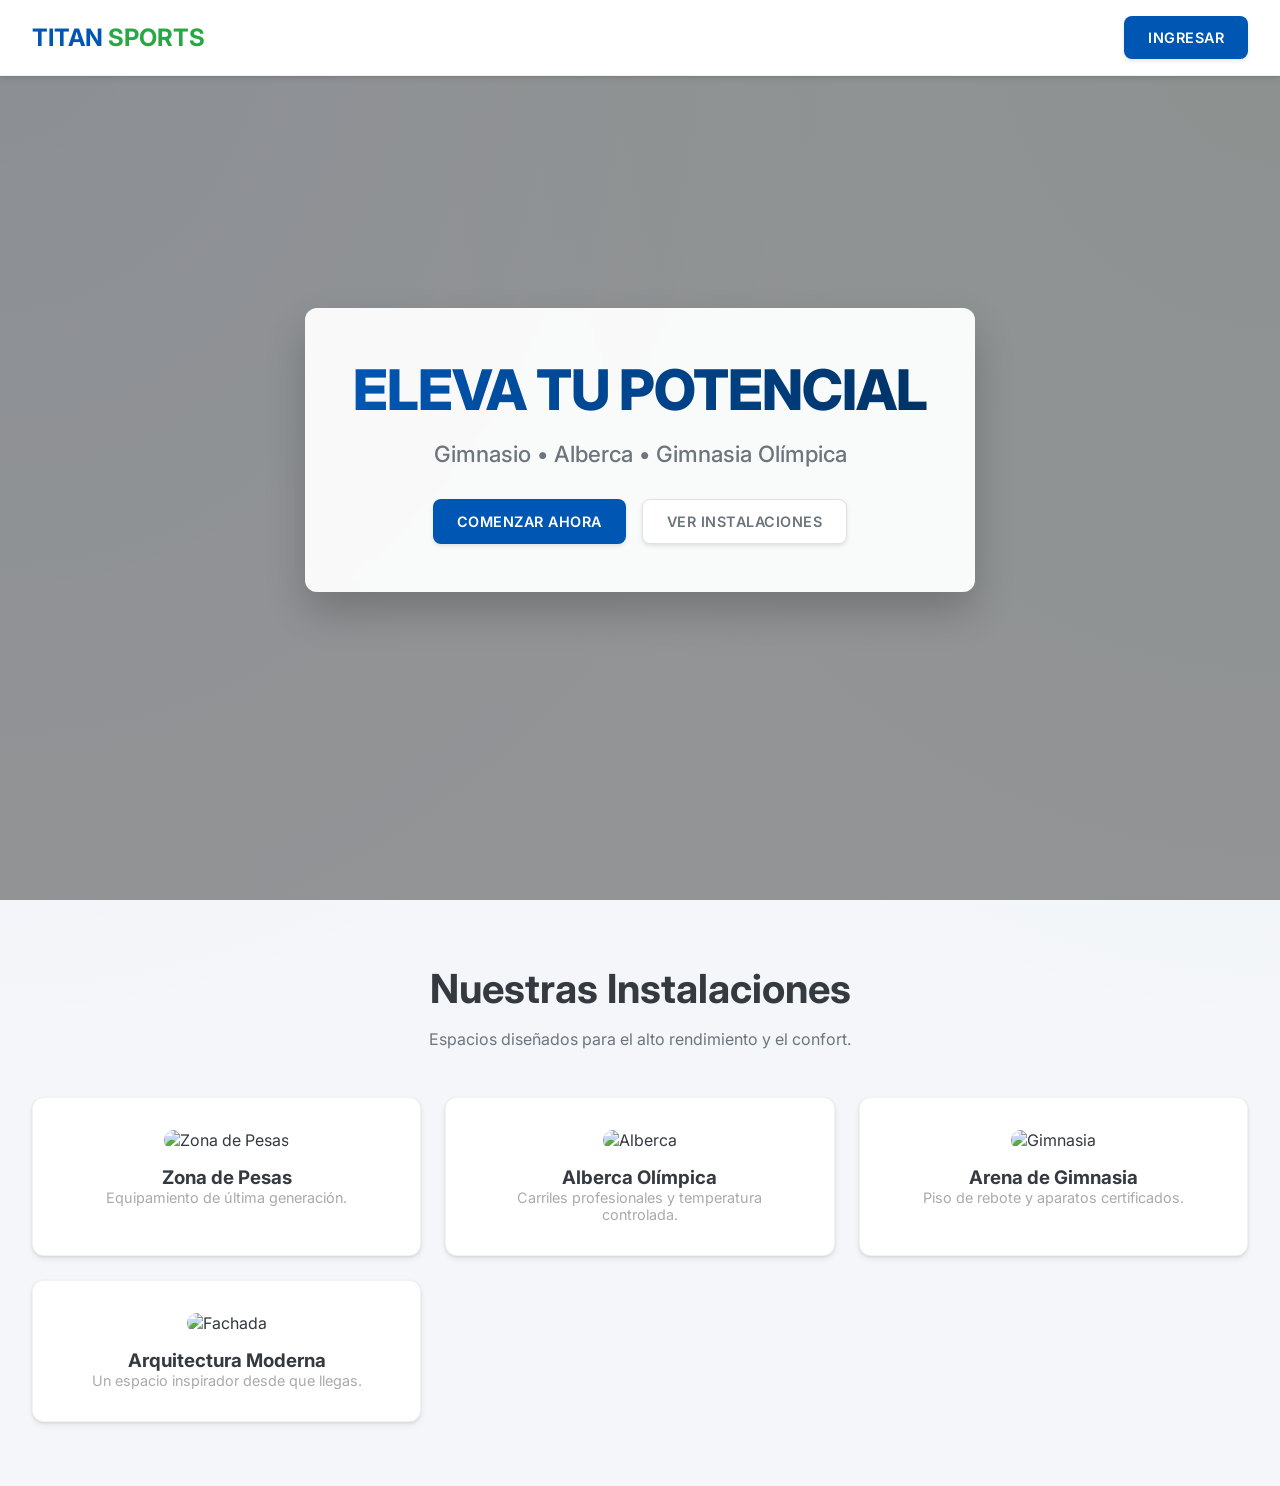
==== index.html @ fe646f46 "Initial commit: Premium Sports Center PWA" ====
<!DOCTYPE html>
<html lang="es">

<head>
    <meta charset="UTF-8">
    <meta name="viewport" content="width=device-width, initial-scale=1.0">
    <meta http-equiv="Cache-Control" content="no-cache, no-store, must-revalidate">
    <meta http-equiv="Pragma" content="no-cache">
    <meta http-equiv="Expires" content="0">
    <title>Premium Sports Center</title>
    <link rel="stylesheet" href="css/styles.css?v=4.2">
    <link rel="manifest" href="manifest.json">
    <link href="https://fonts.googleapis.com/css2?family=Inter:wght@300;400;700&display=swap" rel="stylesheet">
    <script src="https://kit.fontawesome.com/a076d05399.js" crossorigin="anonymous"></script>
    <!-- Placeholder for icons -->
</head>

<body>

    <nav class="glass-card"
        style="border-radius: 0; padding: 1rem 2rem; border: none; border-bottom: 1px solid var(--glass-border);">
        <div class="logo" style="font-weight: bold; font-size: 1.5rem; color: var(--primary);">
            <i class="fas fa-dumbbell"></i> TITAN <span style="color: var(--secondary);">SPORTS</span>
        </div>
        <button class="btn" onclick="showLogin()">Ingresar</button>
    </nav>

    <section class="hero">
        <div class="hero-content">
            <div class="hero-box"> <!-- Caja blanca para legibilidad -->
                <h1>Eleva tu Potencial</h1>
                <p>Gimnasio • Alberca • Gimnasia Olímpica</p>
                <div style="display: flex; gap: 1rem; justify-content: center; flex-wrap: wrap;">
                    <button class="btn" onclick="showLogin('new')">Comenzar Ahora</button>
                    <button class="btn btn-secondary" onclick="scrollToInstallations()">Ver Instalaciones</button>
                </div>
            </div>
        </div>
    </section>

    <!-- Installations Section -->
    <section id="instalaciones" style="padding: 4rem 2rem; text-align: center;">
        <h2 style="font-size: 2.5rem; margin-bottom: 1rem;">Nuestras Instalaciones</h2>
        <p style="color: var(--text-muted); margin-bottom: 3rem;">Espacios diseñados para el alto rendimiento y el
            confort.</p>

        <div class="gallery-grid"
            style="display: grid; grid-template-columns: repeat(auto-fit, minmax(300px, 1fr)); gap: 1.5rem;">
            <div class="glass-card gallery-item">
                <img src="https://images.unsplash.com/photo-1534438327276-14e5300c3a48?w=600&h=400&fit=crop"
                    alt="Zona de Pesas" id="img-gym"
                    style="width: 100%; border-radius: 10px; margin-bottom: 1rem; object-fit: cover; height: 250px;">
                <h3>Zona de Pesas</h3>
                <p style="color: #aaa; font-size: 0.9rem;">Equipamiento de última generación.</p>
            </div>
            <div class="glass-card gallery-item">
                <img src="https://images.unsplash.com/photo-1576610616656-d3aa5d1f4534?w=600&h=400&fit=crop"
                    alt="Alberca" id="img-pool"
                    style="width: 100%; border-radius: 10px; margin-bottom: 1rem; object-fit: cover; height: 250px;">
                <h3>Alberca Olímpica</h3>
                <p style="color: #aaa; font-size: 0.9rem;">Carriles profesionales y temperatura controlada.</p>
            </div>
            <div class="glass-card gallery-item">
                <img src="https://images.unsplash.com/photo-1518611012118-696072aa579a?w=600&h=400&fit=crop"
                    alt="Gimnasia" id="img-gymnastics"
                    style="width: 100%; border-radius: 10px; margin-bottom: 1rem; object-fit: cover; height: 250px;">
                <h3>Arena de Gimnasia</h3>
                <p style="color: #aaa; font-size: 0.9rem;">Piso de rebote y aparatos certificados.</p>
            </div>
            <div class="glass-card gallery-item">
                <img src="https://images.unsplash.com/photo-1571902943202-507ec2618e8f?w=600&h=400&fit=crop"
                    alt="Fachada" id="img-exterior"
                    style="width: 100%; border-radius: 10px; margin-bottom: 1rem; object-fit: cover; height: 250px;">
                <h3>Arquitectura Moderna</h3>
                <p style="color: #aaa; font-size: 0.9rem;">Un espacio inspirador desde que llegas.</p>
            </div>
        </div>
    </section>

    <!-- Login Modal -->
    <div id="loginModal" class="modal-overlay">
        <div class="glass-card modal-content" id="loginCard">
            <h2 style="margin-bottom: 1.5rem;">Bienvenido</h2>

            <div id="authForms">
                <input type="text" id="username" placeholder="Usuario / ID">
                <input type="password" id="password" placeholder="Contraseña">
                <button class="btn" style="width: 100%;" onclick="handleLogin()">Entrar</button>
            </div>

            <div class="divider" style="margin: 1.5rem 0; color: var(--text-muted);">o ingresa con</div>

            <div class="login-options">
                <div class="glass-card login-btn" onclick="simulateBiometric()">
                    <span style="font-size: 1.5rem;"><i class="fas fa-fingerprint"></i></span> Biométrico
                </div>
                <div class="glass-card login-btn" onclick="simulateQR()">
                    <span style="font-size: 1.5rem;"><i class="fas fa-qrcode"></i></span> Código QR
                </div>
            </div>

            <p style="margin-top: 1.5rem; font-size: 0.9rem; color: var(--text-muted); cursor: pointer;"
                onclick="closeLogin()">Cerrar</p>
        </div>

        <!-- Simulation Layers -->
        <div id="biometricOverlay" class="glass-card modal-content" style="display: none; text-align: center;">
            <div
                style="width: 100px; height: 100px; border: 2px solid var(--primary); margin: 0 auto; position: relative; border-radius: 50%;">
                <div class="scan-line" style="display: block;"></div>
                <span style="line-height: 100px; font-size: 3rem;"><i class="fas fa-user"></i></span>
            </div>
            <p style="margin-top: 1rem;">Escaneando Rostro...</p>
        </div>
    </div>

    <script src="js/app.js?v=1.0"></script>
    <script>
        if ('serviceWorker' in navigator) {
            navigator.serviceWorker.register('sw.js');
        }

        function showLogin() {
            document.getElementById('loginModal').style.display = 'flex';
        }

        function closeLogin() {
            document.getElementById('loginModal').style.display = 'none';
        }

        // Just basic UI logic here, core auth in app.js
        function simulateBiometric() {
            document.getElementById('loginCard').style.display = 'none';
            document.getElementById('biometricOverlay').style.display = 'block';
            setTimeout(() => {
                alert("Biométrico Aceptado");
                // In real app, this would route to dashboard
                window.location.href = 'client.html';
            }, 2000);
        }

        function simulateQR() {
            alert("Abriendo cámara para QR...");
            setTimeout(() => {
                window.location.href = 'client.html';
            }, 1000);
        }

        function handleLogin() {
            const usernameInput = document.getElementById('username').value;
            const passwordInput = document.getElementById('password').value;

            // Use the login function from app.js to authenticate and save session
            const user = login(usernameInput, passwordInput);

            if (user) {
                if (user.role === 'admin') {
                    window.location.href = 'admin.html';
                } else {
                    window.location.href = 'client.html';
                }
            } else {
                alert('Usuario o contraseña incorrectos');
            }
        }

        function scrollToInstallations() {
            document.getElementById('instalaciones').scrollIntoView({ behavior: 'smooth' });
        }
    </script>
</body>

</html>
---- css/styles.css ----
:root {
    /* Olympic Style Light Theme */
    --bg-body: #f4f6f9;
    --bg-card: #ffffff;
    --bg-gradient: linear-gradient(135deg, #f5f7fa 0%, #c3cfe2 100%);
    /* Sutil degradado gris/azul */

    /* Professional Sport Colors */
    --primary: #0056b3;
    /* Azul Olímpico - Profesionalismo */
    --secondary: #28a745;
    /* Verde Césped/Salud */
    --accent: #fd7e14;
    /* Naranja Energía */
    --danger: #dc3545;
    /* Rojo Competencia */
    --dark: #343a40;
    /* Gris Oscuro para texto */
    --light: #f8f9fa;
    /* Blanco Humo */

    /* UI Variables */
    --text-main: #343a40;
    --text-muted: #6c757d;
    --glass: rgba(255, 255, 255, 0.9);
    --glass-border: rgba(0, 0, 0, 0.05);

    --card-radius: 12px;
    --card-shadow: 0 4px 6px rgba(0, 0, 0, 0.05), 0 1px 3px rgba(0, 0, 0, 0.1);
    --transition: 0.3s ease;
}

* {
    box-sizing: border-box;
    margin: 0;
    padding: 0;
    font-family: 'Inter', sans-serif;
}

body {
    background: var(--bg-body);
    background-image:
        radial-gradient(at 0% 0%, rgba(0, 86, 179, 0.05) 0px, transparent 50%),
        radial-gradient(at 100% 0%, rgba(40, 167, 69, 0.05) 0px, transparent 50%);
    color: var(--text-main);
    min-height: 100vh;
    display: flex;
    flex-direction: column;
    overflow-x: hidden;
}

/* Modern Clean Card */
.glass-card {
    background: var(--bg-card);
    border: 1px solid rgba(0, 0, 0, 0.05);
    border-radius: var(--card-radius);
    padding: 2rem;
    box-shadow: var(--card-shadow);
    transition: var(--transition);
    color: var(--text-main);
}

.glass-card:hover {
    transform: translateY(-5px);
    box-shadow: 0 10px 15px rgba(0, 0, 0, 0.05), 0 4px 6px rgba(0, 0, 0, 0.05);
}

/* Utilities */
.container {
    max-width: 1200px;
    margin: 0 auto;
    padding: 0 1rem;
    width: 100%;
}

.btn {
    background: var(--primary);
    color: white;
    border: none;
    padding: 0.8rem 1.5rem;
    border-radius: 8px;
    /* Menos redondo, más técnico */
    font-weight: 600;
    cursor: pointer;
    transition: var(--transition);
    text-transform: uppercase;
    letter-spacing: 0.5px;
    font-size: 0.9rem;
    box-shadow: 0 2px 4px rgba(0, 0, 0, 0.1);
}

.btn:hover {
    background: #004494;
    /* Darker blue on hover */
    transform: translateY(-2px);
    box-shadow: 0 4px 8px rgba(0, 0, 0, 0.15);
}

.btn-secondary {
    background: white;
    border: 1px solid #dee2e6;
    color: var(--text-muted);
}

.btn-secondary:hover {
    background: #e9ecef;
    color: var(--dark);
    box-shadow: 0 4px 6px rgba(0, 0, 0, 0.05);
}

/* Auth & Modal */
.modal-overlay {
    position: fixed;
    top: 0;
    left: 0;
    width: 100%;
    height: 100%;
    background: rgba(0, 0, 0, 0.5);
    /* Dimmer overlay */
    backdrop-filter: blur(4px);
    display: none;
    justify-content: center;
    align-items: center;
    z-index: 1000;
}

.modal-content {
    background: white;
    border-radius: var(--card-radius);
    padding: 2.5rem;
    box-shadow: 0 20px 25px -5px rgba(0, 0, 0, 0.1), 0 10px 10px -5px rgba(0, 0, 0, 0.04);
}

.login-options {
    display: grid;
    gap: 1rem;
    margin-top: 2rem;
}

.login-btn {
    display: flex;
    align-items: center;
    justify-content: center;
    gap: 0.5rem;
    padding: 1rem;
    cursor: pointer;
    background: #f8f9fa;
    border: 1px solid #e9ecef;
    border-radius: 8px;
    transition: var(--transition);
}

.login-btn:hover {
    background: #e9ecef;
    border-color: #dee2e6;
}

/* Biometric Simulation */
.scan-line {
    width: 100%;
    height: 2px;
    background: var(--primary);
    position: absolute;
    top: 0;
    animation: scan 2s infinite;
    display: none;
}

@keyframes scan {
    0% {
        top: 0;
        opacity: 0;
    }

    50% {
        opacity: 1;
    }

    100% {
        top: 100%;
        opacity: 0;
    }
}

/* Navbar */
nav {
    display: flex;
    justify-content: space-between;
    align-items: center;
    padding: 1rem 2rem;
    position: fixed;
    width: 100%;
    z-index: 100;
    background: rgba(255, 255, 255, 0.95);
    backdrop-filter: blur(10px);
    border-bottom: 1px solid rgba(0, 0, 0, 0.05);
    box-shadow: 0 1px 2px 0 rgba(0, 0, 0, 0.05);
}

.hero {
    height: 100vh;
    background: url('https://images.unsplash.com/photo-1534438327276-14e5300c3a48?q=80&w=2070&auto=format&fit=crop') no-repeat center center/cover;
    display: flex;
    align-items: center;
    justify-content: center;
    text-align: center;
    position: relative;
}

.hero::after {
    content: '';
    position: absolute;
    top: 0;
    left: 0;
    width: 100%;
    height: 100%;
    background: rgba(0, 0, 0, 0.4);
    /* Oscurecer un poco la imagen de fondo */
    z-index: 1;
}

.hero-content {
    position: relative;
    z-index: 2;
    max-width: 800px;
    padding: 0 1rem;
    display: flex;
    justify-content: center;
}

.hero-box {
    background: rgba(255, 255, 255, 0.95);
    /* Caja blanca casi opaca */
    padding: 3rem;
    border-radius: var(--card-radius);
    box-shadow: 0 20px 40px rgba(0, 0, 0, 0.2);
    backdrop-filter: blur(5px);
    max-width: 700px;
    width: 100%;
}

.hero h1 {
    font-size: 3.5rem;
    margin-bottom: 1rem;
    background: linear-gradient(to right, var(--primary), #003366);
    -webkit-background-clip: text;
    background-clip: text;
    -webkit-text-fill-color: transparent;
    font-weight: 800;
    text-transform: uppercase;
    letter-spacing: -1px;
}

.hero p {
    font-size: 1.4rem;
    margin-bottom: 2rem;
    color: var(--text-muted);
    font-weight: 500;
}

/* Inputs */
input,
select,
textarea {
    width: 100%;
    padding: 0.8rem 1rem;
    margin-bottom: 1rem;
    background: #f8f9fa;
    border: 1px solid #e9ecef;
    border-radius: 6px;
    color: #333333 !important;
    /* Texto gris oscuro forzado para visibilidad */
    font-size: 1rem;
    transition: var(--transition);
}

input::placeholder {
    color: #aaaaaa;
    /* Color del placeholder visible pero sutil */
    opacity: 1;
}

input:focus,
select:focus,
textarea:focus {
    outline: none;
    background: white;
    border-color: var(--primary);
    box-shadow: 0 0 0 3px rgba(0, 86, 179, 0.1);
    color: #000000 !important;
    /* Texto negro al escribir */
}
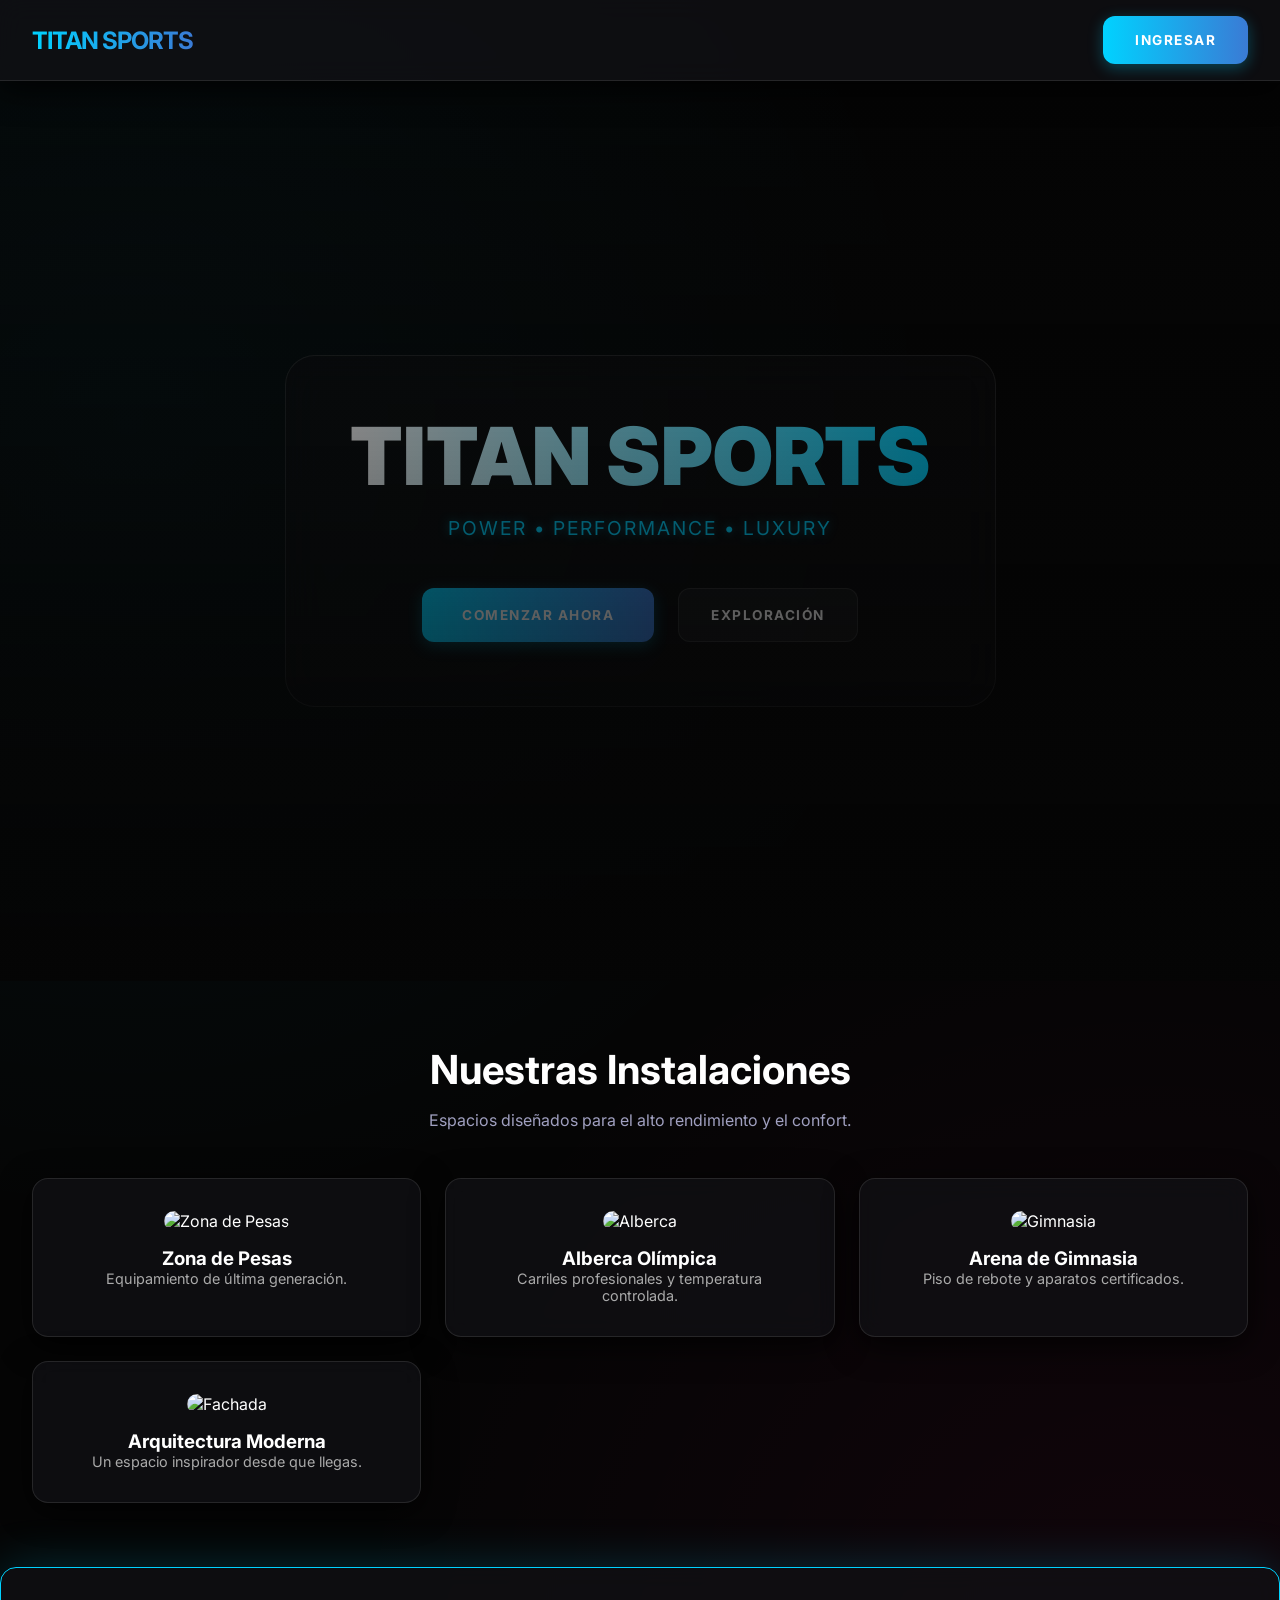
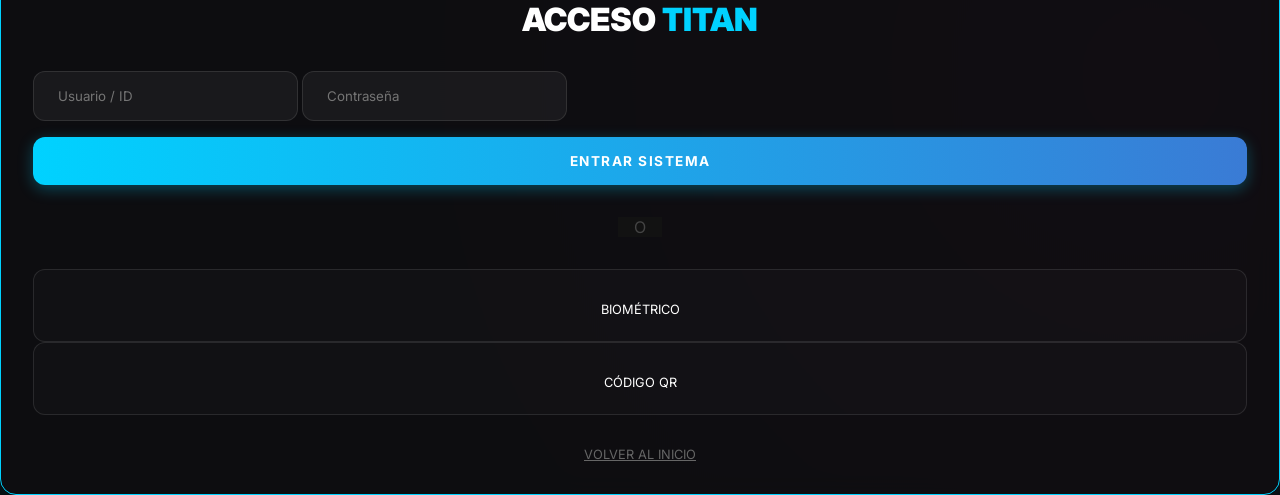
==== commit 51f42861: "style: Full Cyber-Luxury Dark Theme upgrade with Glassmorphism and Glows" ====
--- a/index.html
+++ b/index.html
@@ -7,12 +7,13 @@
     <meta http-equiv="Cache-Control" content="no-cache, no-store, must-revalidate">
     <meta http-equiv="Pragma" content="no-cache">
     <meta http-equiv="Expires" content="0">
+    <!-- TITAN SPORTS - Premium Management PWA -->
     <title>Premium Sports Center</title>
     <link rel="stylesheet" href="css/styles.css?v=4.2">
     <link rel="manifest" href="manifest.json">
     <link href="https://fonts.googleapis.com/css2?family=Inter:wght@300;400;700&display=swap" rel="stylesheet">
     <script src="https://kit.fontawesome.com/a076d05399.js" crossorigin="anonymous"></script>
-    <!-- Placeholder for icons -->
+    <!-- Icons / Iconos -->
 </head>
 
 <body>
@@ -27,12 +28,16 @@
 
     <section class="hero">
         <div class="hero-content">
-            <div class="hero-box"> <!-- Caja blanca para legibilidad -->
-                <h1>Eleva tu Potencial</h1>
-                <p>Gimnasio • Alberca • Gimnasia Olímpica</p>
-                <div style="display: flex; gap: 1rem; justify-content: center; flex-wrap: wrap;">
-                    <button class="btn" onclick="showLogin('new')">Comenzar Ahora</button>
-                    <button class="btn btn-secondary" onclick="scrollToInstallations()">Ver Instalaciones</button>
+            <div class="hero-box">
+                <h1
+                    style="background: linear-gradient(90deg, #ffffff, #00d2ff); -webkit-background-clip: text; background-clip: text; -webkit-text-fill-color: transparent;">
+                    TITAN SPORTS</h1>
+                <p
+                    style="text-transform: uppercase; font-size: 1.2rem; color: #00d2ff; text-shadow: 0 0 10px rgba(0,210,255,0.5);">
+                    Power • Performance • Luxury</p>
+                <div style="display: flex; gap: 1.5rem; justify-content: center; flex-wrap: wrap; margin-top: 2rem;">
+                    <button class="btn" style="padding: 1.2rem 2.5rem;" onclick="showLogin()">COMENZAR AHORA</button>
+                    <button class="btn btn-secondary" onclick="scrollToInstallations()">EXPLORACIÓN</button>
                 </div>
             </div>
         </div>
@@ -79,28 +84,37 @@
 
     <!-- Login Modal -->
     <div id="loginModal" class="modal-overlay">
-        <div class="glass-card modal-content" id="loginCard">
-            <h2 style="margin-bottom: 1.5rem;">Bienvenido</h2>
+        <div class="glass-card modal-content" id="loginCard"
+            style="border: 1px solid var(--primary); box-shadow: 0 0 50px rgba(0,210,255,0.2);">
+            <h2 style="margin-bottom: 2rem; font-size: 2rem; text-align: center; font-weight: 900;">ACCESO <span
+                    style="color: var(--primary);">TITAN</span></h2>
 
             <div id="authForms">
                 <input type="text" id="username" placeholder="Usuario / ID">
                 <input type="password" id="password" placeholder="Contraseña">
-                <button class="btn" style="width: 100%;" onclick="handleLogin()">Entrar</button>
+                <button class="btn" style="width: 100%; margin-top: 1rem;" onclick="handleLogin()">ENTRAR
+                    SISTEMA</button>
             </div>
 
-            <div class="divider" style="margin: 1.5rem 0; color: var(--text-muted);">o ingresa con</div>
+            <div class="divider" style="margin: 2rem 0; color: #444; position: relative; text-align: center;">
+                <span style="background: var(--dark); padding: 0 1rem;">O</span>
+            </div>
 
             <div class="login-options">
-                <div class="glass-card login-btn" onclick="simulateBiometric()">
-                    <span style="font-size: 1.5rem;"><i class="fas fa-fingerprint"></i></span> Biométrico
+                <div class="glass-btn" onclick="simulateBiometric()"
+                    style="padding: 1.5rem; border: 1px solid var(--glass-border); border-radius: 12px; cursor: pointer; text-align: center; transition: 0.3s; background: rgba(255,255,255,0.02);">
+                    <i class="fas fa-fingerprint" style="font-size: 2rem; color: var(--primary);"></i>
+                    <p style="margin-top: 0.5rem; font-size: 0.8rem;">BIOMÉTRICO</p>
                 </div>
-                <div class="glass-card login-btn" onclick="simulateQR()">
-                    <span style="font-size: 1.5rem;"><i class="fas fa-qrcode"></i></span> Código QR
+                <div class="glass-btn" onclick="simulateQR()"
+                    style="padding: 1.5rem; border: 1px solid var(--glass-border); border-radius: 12px; cursor: pointer; text-align: center; transition: 0.3s; background: rgba(255,255,255,0.02);">
+                    <i class="fas fa-qrcode" style="font-size: 2rem; color: var(--accent);"></i>
+                    <p style="margin-top: 0.5rem; font-size: 0.8rem;">CÓDIGO QR</p>
                 </div>
             </div>
 
-            <p style="margin-top: 1.5rem; font-size: 0.9rem; color: var(--text-muted); cursor: pointer;"
-                onclick="closeLogin()">Cerrar</p>
+            <p style="margin-top: 2rem; font-size: 0.8rem; text-align: center; color: #666; cursor: pointer; text-decoration: underline;"
+                onclick="closeLogin()">VOLVER AL INICIO</p>
         </div>
 
         <!-- Simulation Layers -->
--- a/css/styles.css
+++ b/css/styles.css
@@ -1,33 +1,36 @@
 :root {
-    /* Olympic Style Light Theme */
-    --bg-body: #f4f6f9;
-    --bg-card: #ffffff;
-    --bg-gradient: linear-gradient(135deg, #f5f7fa 0%, #c3cfe2 100%);
-    /* Sutil degradado gris/azul */
-
-    /* Professional Sport Colors */
-    --primary: #0056b3;
-    /* Azul Olímpico - Profesionalismo */
-    --secondary: #28a745;
-    /* Verde Césped/Salud */
-    --accent: #fd7e14;
-    /* Naranja Energía */
-    --danger: #dc3545;
-    /* Rojo Competencia */
-    --dark: #343a40;
-    /* Gris Oscuro para texto */
-    --light: #f8f9fa;
-    /* Blanco Humo */
-
-    /* UI Variables */
-    --text-main: #343a40;
-    --text-muted: #6c757d;
-    --glass: rgba(255, 255, 255, 0.9);
-    --glass-border: rgba(0, 0, 0, 0.05);
-
-    --card-radius: 12px;
-    --card-shadow: 0 4px 6px rgba(0, 0, 0, 0.05), 0 1px 3px rgba(0, 0, 0, 0.1);
-    --transition: 0.3s ease;
+    /**
+     * @section Design System / Sistema de Diseño
+     */
+
+    /* Cyber-Luxury Dark Theme / Tema Oscuro Ciber-Lujo */
+    --bg-body: #050505;
+    --bg-card: rgba(18, 18, 22, 0.7);
+    --bg-gradient: linear-gradient(135deg, #050505 0%, #1a1a2e 100%);
+
+    /* Professional Cyber-Sport Colors / Colores Deportivos Ciber-Pro */
+    --primary: #00d2ff;
+    /* Neon Blue */
+    --secondary: #3a7bd5;
+    /* Deep Blue */
+    --accent: #ff007a;
+    /* Cyber Pink */
+    --danger: #ff4b2b;
+    /* Alert Red */
+    --success: #00f260;
+    /* Bio Green */
+    --dark: #121212;
+    --light: #ffffff;
+
+    /* UI Variables / Variables de Interfaz */
+    --text-main: #ffffff;
+    --text-muted: #a0a0c0;
+    --glass: rgba(255, 255, 255, 0.03);
+    --glass-border: rgba(255, 255, 255, 0.1);
+
+    --card-radius: 16px;
+    --card-shadow: 0 8px 32px 0 rgba(0, 0, 0, 0.8);
+    --transition: cubic-bezier(0.4, 0, 0.2, 1) 0.4s;
 }
 
 * {
@@ -40,8 +43,8 @@
 body {
     background: var(--bg-body);
     background-image:
-        radial-gradient(at 0% 0%, rgba(0, 86, 179, 0.05) 0px, transparent 50%),
-        radial-gradient(at 100% 0%, rgba(40, 167, 69, 0.05) 0px, transparent 50%);
+        radial-gradient(circle at 10% 20%, rgba(0, 210, 255, 0.05) 0%, transparent 40%),
+        radial-gradient(circle at 90% 80%, rgba(255, 0, 122, 0.05) 0%, transparent 40%);
     color: var(--text-main);
     min-height: 100vh;
     display: flex;
@@ -49,154 +52,89 @@
     overflow-x: hidden;
 }
 
-/* Modern Clean Card */
+/* Glassmorphism Card */
 .glass-card {
     background: var(--bg-card);
-    border: 1px solid rgba(0, 0, 0, 0.05);
+    backdrop-filter: blur(12px);
+    -webkit-backdrop-filter: blur(12px);
+    border: 1px solid var(--glass-border);
     border-radius: var(--card-radius);
     padding: 2rem;
     box-shadow: var(--card-shadow);
     transition: var(--transition);
     color: var(--text-main);
+    position: relative;
 }
 
 .glass-card:hover {
-    transform: translateY(-5px);
-    box-shadow: 0 10px 15px rgba(0, 0, 0, 0.05), 0 4px 6px rgba(0, 0, 0, 0.05);
-}
-
-/* Utilities */
-.container {
-    max-width: 1200px;
-    margin: 0 auto;
-    padding: 0 1rem;
-    width: 100%;
-}
-
+    transform: translateY(-8px) scale(1.01);
+    border-color: rgba(0, 210, 255, 0.3);
+    box-shadow: 0 12px 40px -10px rgba(0, 210, 255, 0.2);
+}
+
+/* Premium Buttons */
 .btn {
-    background: var(--primary);
+    background: linear-gradient(90deg, var(--primary), var(--secondary));
     color: white;
     border: none;
-    padding: 0.8rem 1.5rem;
-    border-radius: 8px;
-    /* Menos redondo, más técnico */
-    font-weight: 600;
+    padding: 1rem 2rem;
+    border-radius: 12px;
+    font-weight: 700;
     cursor: pointer;
     transition: var(--transition);
     text-transform: uppercase;
-    letter-spacing: 0.5px;
-    font-size: 0.9rem;
-    box-shadow: 0 2px 4px rgba(0, 0, 0, 0.1);
-}
-
-.btn:hover {
-    background: #004494;
-    /* Darker blue on hover */
-    transform: translateY(-2px);
-    box-shadow: 0 4px 8px rgba(0, 0, 0, 0.15);
-}
-
-.btn-secondary {
-    background: white;
-    border: 1px solid #dee2e6;
-    color: var(--text-muted);
-}
-
-.btn-secondary:hover {
-    background: #e9ecef;
-    color: var(--dark);
-    box-shadow: 0 4px 6px rgba(0, 0, 0, 0.05);
-}
-
-/* Auth & Modal */
-.modal-overlay {
-    position: fixed;
-    top: 0;
-    left: 0;
-    width: 100%;
-    height: 100%;
-    background: rgba(0, 0, 0, 0.5);
-    /* Dimmer overlay */
-    backdrop-filter: blur(4px);
-    display: none;
-    justify-content: center;
-    align-items: center;
-    z-index: 1000;
-}
-
-.modal-content {
-    background: white;
-    border-radius: var(--card-radius);
-    padding: 2.5rem;
-    box-shadow: 0 20px 25px -5px rgba(0, 0, 0, 0.1), 0 10px 10px -5px rgba(0, 0, 0, 0.04);
-}
-
-.login-options {
-    display: grid;
-    gap: 1rem;
-    margin-top: 2rem;
-}
-
-.login-btn {
-    display: flex;
+    letter-spacing: 1.5px;
+    font-size: 0.85rem;
+    box-shadow: 0 4px 15px rgba(0, 210, 255, 0.3);
+    display: inline-flex;
     align-items: center;
     justify-content: center;
-    gap: 0.5rem;
-    padding: 1rem;
-    cursor: pointer;
-    background: #f8f9fa;
-    border: 1px solid #e9ecef;
-    border-radius: 8px;
-    transition: var(--transition);
-}
-
-.login-btn:hover {
-    background: #e9ecef;
-    border-color: #dee2e6;
-}
-
-/* Biometric Simulation */
-.scan-line {
-    width: 100%;
-    height: 2px;
-    background: var(--primary);
-    position: absolute;
-    top: 0;
-    animation: scan 2s infinite;
-    display: none;
-}
-
-@keyframes scan {
-    0% {
-        top: 0;
-        opacity: 0;
-    }
-
-    50% {
-        opacity: 1;
-    }
-
-    100% {
-        top: 100%;
-        opacity: 0;
-    }
-}
-
-/* Navbar */
+    gap: 0.8rem;
+}
+
+.btn:hover {
+    transform: translateY(-3px);
+    box-shadow: 0 8px 25px rgba(0, 210, 255, 0.5);
+    filter: brightness(1.1);
+}
+
+.btn-secondary {
+    background: rgba(255, 255, 255, 0.05);
+    border: 1px solid var(--glass-border);
+    color: var(--light);
+    box-shadow: none;
+}
+
+.btn-secondary:hover {
+    background: rgba(255, 255, 255, 0.1);
+    border-color: var(--primary);
+}
+
+/* Navbar Upgrade */
 nav {
     display: flex;
     justify-content: space-between;
     align-items: center;
-    padding: 1rem 2rem;
+    padding: 1.2rem 5%;
     position: fixed;
     width: 100%;
-    z-index: 100;
-    background: rgba(255, 255, 255, 0.95);
-    backdrop-filter: blur(10px);
-    border-bottom: 1px solid rgba(0, 0, 0, 0.05);
-    box-shadow: 0 1px 2px 0 rgba(0, 0, 0, 0.05);
-}
-
+    z-index: 1000;
+    background: rgba(5, 5, 5, 0.8);
+    backdrop-filter: blur(20px);
+    border-bottom: 1px solid var(--glass-border);
+}
+
+.logo {
+    font-weight: 900;
+    font-size: 1.5rem;
+    letter-spacing: -1px;
+    background: linear-gradient(90deg, var(--primary), var(--secondary));
+    -webkit-background-clip: text;
+    background-clip: text;
+    -webkit-text-fill-color: transparent;
+}
+
+/* Hero Section Upgrade */
 .hero {
     height: 100vh;
     background: url('https://images.unsplash.com/photo-1534438327276-14e5300c3a48?q=80&w=2070&auto=format&fit=crop') no-repeat center center/cover;
@@ -214,79 +152,84 @@
     left: 0;
     width: 100%;
     height: 100%;
-    background: rgba(0, 0, 0, 0.4);
-    /* Oscurecer un poco la imagen de fondo */
+    background: linear-gradient(to bottom, rgba(5, 5, 5, 0.2) 0%, rgba(5, 5, 5, 0.95) 100%);
     z-index: 1;
 }
 
-.hero-content {
-    position: relative;
+.hero-box {
+    background: rgba(18, 18, 22, 0.4);
+    backdrop-filter: blur(20px);
+    border: 1px solid rgba(255, 255, 255, 0.1);
+    padding: 4rem;
+    border-radius: 30px;
     z-index: 2;
     max-width: 800px;
-    padding: 0 1rem;
-    display: flex;
-    justify-content: center;
-}
-
-.hero-box {
-    background: rgba(255, 255, 255, 0.95);
-    /* Caja blanca casi opaca */
-    padding: 3rem;
-    border-radius: var(--card-radius);
-    box-shadow: 0 20px 40px rgba(0, 0, 0, 0.2);
-    backdrop-filter: blur(5px);
-    max-width: 700px;
-    width: 100%;
+    animation: fadeIn 1.2s ease-out;
 }
 
 .hero h1 {
-    font-size: 3.5rem;
-    margin-bottom: 1rem;
-    background: linear-gradient(to right, var(--primary), #003366);
+    font-size: 5rem;
+    line-height: 0.9;
+    margin-bottom: 1.5rem;
+    background: linear-gradient(135deg, #ffffff 0%, #a0a0c0 100%);
     -webkit-background-clip: text;
     background-clip: text;
     -webkit-text-fill-color: transparent;
-    font-weight: 800;
-    text-transform: uppercase;
-    letter-spacing: -1px;
+    font-weight: 900;
 }
 
 .hero p {
-    font-size: 1.4rem;
-    margin-bottom: 2rem;
+    font-size: 1.6rem;
     color: var(--text-muted);
-    font-weight: 500;
-}
-
-/* Inputs */
+    margin-bottom: 3rem;
+    letter-spacing: 2px;
+}
+
+/* Inputs Cyber-Design */
 input,
 select,
 textarea {
-    width: 100%;
-    padding: 0.8rem 1rem;
-    margin-bottom: 1rem;
-    background: #f8f9fa;
-    border: 1px solid #e9ecef;
-    border-radius: 6px;
-    color: #333333 !important;
-    /* Texto gris oscuro forzado para visibilidad */
-    font-size: 1rem;
-    transition: var(--transition);
-}
-
-input::placeholder {
-    color: #aaaaaa;
-    /* Color del placeholder visible pero sutil */
-    opacity: 1;
-}
-
-input:focus,
-select:focus,
-textarea:focus {
-    outline: none;
-    background: white;
-    border-color: var(--primary);
-    box-shadow: 0 0 0 3px rgba(0, 86, 179, 0.1);
-    color: #000000 !important;
-    /* Texto negro al escribir */
+    background: rgba(255, 255, 255, 0.05) !important;
+    border: 1px solid var(--glass-border) !important;
+    border-radius: 12px !important;
+    color: white !important;
+    padding: 1rem 1.5rem !important;
+    transition: var(--transition) !important;
+}
+
+input:focus {
+    border-color: var(--primary) !important;
+    box-shadow: 0 0 20px rgba(0, 210, 255, 0.1) !important;
+    background: rgba(255, 255, 255, 0.08) !important;
+}
+
+/* Animations */
+@keyframes fadeIn {
+    from {
+        opacity: 0;
+        transform: translateY(30px);
+    }
+
+    to {
+        opacity: 1;
+        transform: translateY(0);
+    }
+}
+
+/* Scrollbar Customization */
+::-webkit-scrollbar {
+    width: 8px;
+}
+
+::-webkit-scrollbar-track {
+    background: var(--bg-body);
+}
+
+::-webkit-scrollbar-thumb {
+    background: var(--glass-border);
+    border-radius: 10px;
+}
+
+::-webkit-scrollbar-thumb:hover {
+    background: var(--primary);
 }
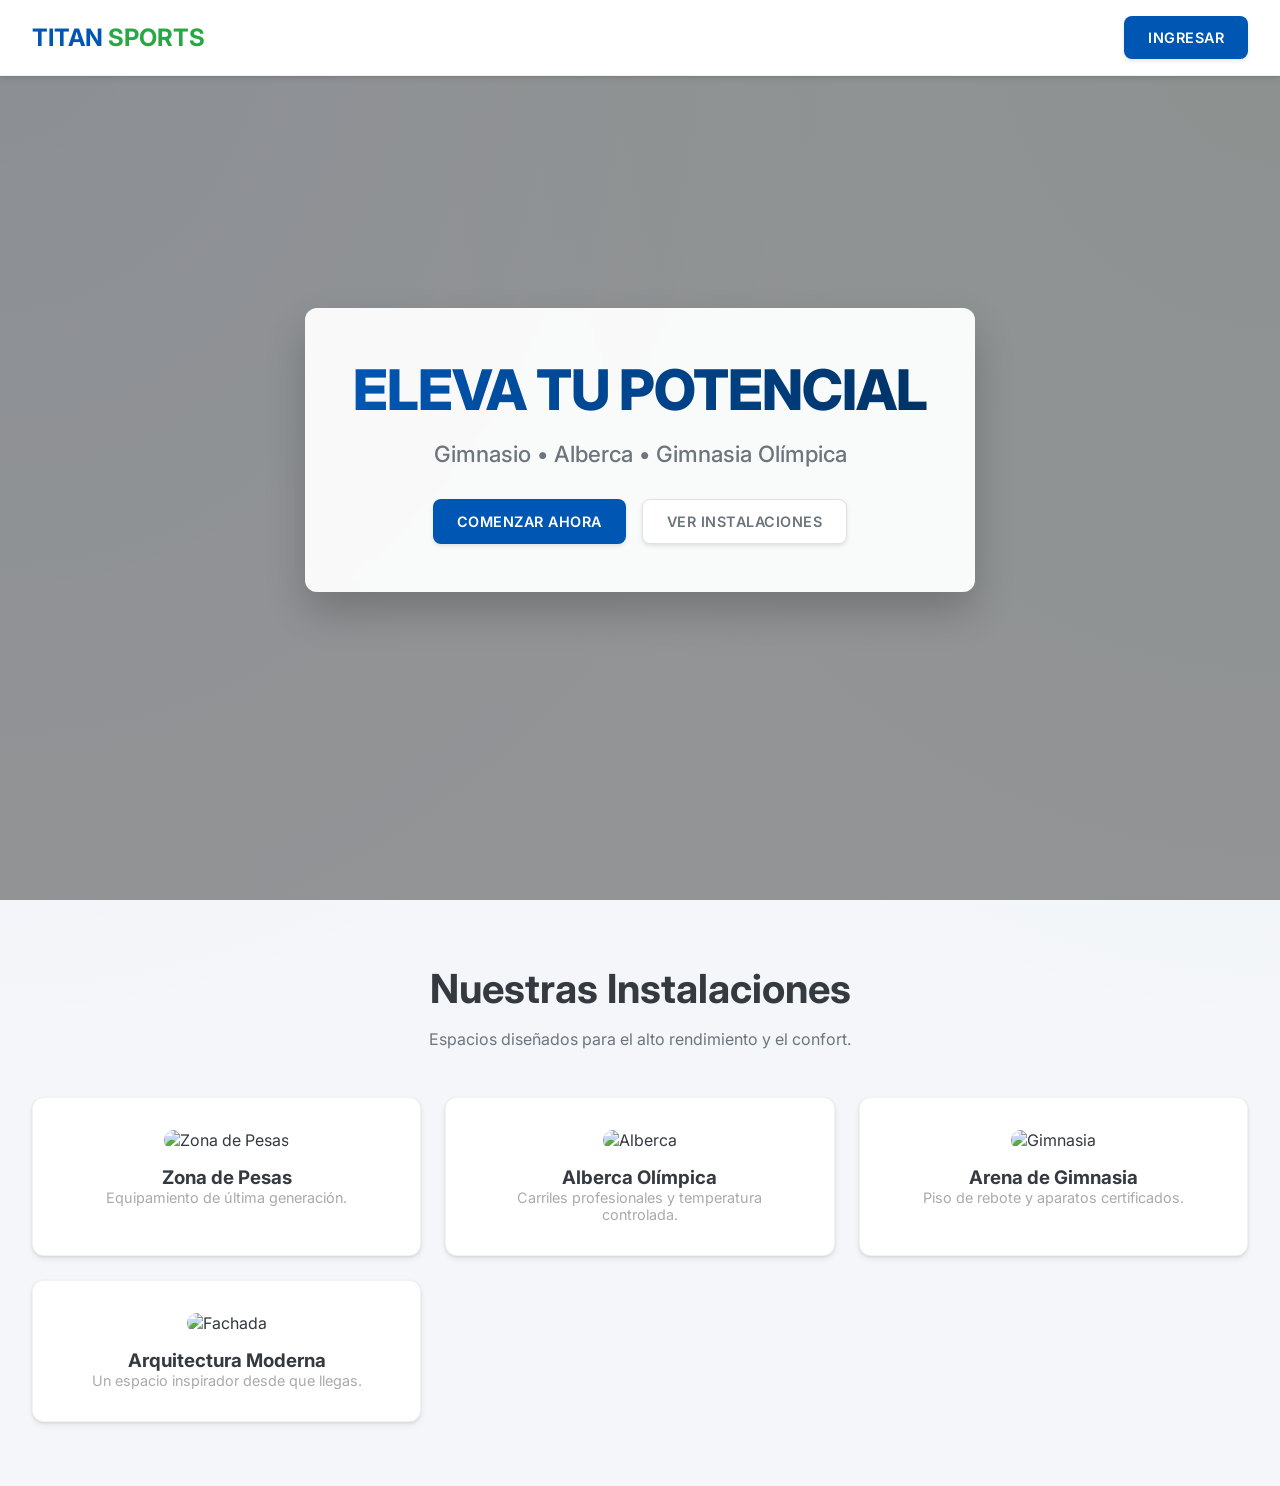
==== commit c457093c: "Revert "style: Full Cyber-Luxury Dark Theme upgrade with Glassmorphism and Glows" This reverts commi" ====
--- a/index.html
+++ b/index.html
@@ -28,16 +28,12 @@
 
     <section class="hero">
         <div class="hero-content">
-            <div class="hero-box">
-                <h1
-                    style="background: linear-gradient(90deg, #ffffff, #00d2ff); -webkit-background-clip: text; background-clip: text; -webkit-text-fill-color: transparent;">
-                    TITAN SPORTS</h1>
-                <p
-                    style="text-transform: uppercase; font-size: 1.2rem; color: #00d2ff; text-shadow: 0 0 10px rgba(0,210,255,0.5);">
-                    Power • Performance • Luxury</p>
-                <div style="display: flex; gap: 1.5rem; justify-content: center; flex-wrap: wrap; margin-top: 2rem;">
-                    <button class="btn" style="padding: 1.2rem 2.5rem;" onclick="showLogin()">COMENZAR AHORA</button>
-                    <button class="btn btn-secondary" onclick="scrollToInstallations()">EXPLORACIÓN</button>
+            <div class="hero-box"> <!-- Caja blanca para legibilidad -->
+                <h1>Eleva tu Potencial</h1>
+                <p>Gimnasio • Alberca • Gimnasia Olímpica</p>
+                <div style="display: flex; gap: 1rem; justify-content: center; flex-wrap: wrap;">
+                    <button class="btn" onclick="showLogin('new')">Comenzar Ahora</button>
+                    <button class="btn btn-secondary" onclick="scrollToInstallations()">Ver Instalaciones</button>
                 </div>
             </div>
         </div>
@@ -84,37 +80,28 @@
 
     <!-- Login Modal -->
     <div id="loginModal" class="modal-overlay">
-        <div class="glass-card modal-content" id="loginCard"
-            style="border: 1px solid var(--primary); box-shadow: 0 0 50px rgba(0,210,255,0.2);">
-            <h2 style="margin-bottom: 2rem; font-size: 2rem; text-align: center; font-weight: 900;">ACCESO <span
-                    style="color: var(--primary);">TITAN</span></h2>
+        <div class="glass-card modal-content" id="loginCard">
+            <h2 style="margin-bottom: 1.5rem;">Bienvenido</h2>
 
             <div id="authForms">
                 <input type="text" id="username" placeholder="Usuario / ID">
                 <input type="password" id="password" placeholder="Contraseña">
-                <button class="btn" style="width: 100%; margin-top: 1rem;" onclick="handleLogin()">ENTRAR
-                    SISTEMA</button>
+                <button class="btn" style="width: 100%;" onclick="handleLogin()">Entrar</button>
             </div>
 
-            <div class="divider" style="margin: 2rem 0; color: #444; position: relative; text-align: center;">
-                <span style="background: var(--dark); padding: 0 1rem;">O</span>
-            </div>
+            <div class="divider" style="margin: 1.5rem 0; color: var(--text-muted);">o ingresa con</div>
 
             <div class="login-options">
-                <div class="glass-btn" onclick="simulateBiometric()"
-                    style="padding: 1.5rem; border: 1px solid var(--glass-border); border-radius: 12px; cursor: pointer; text-align: center; transition: 0.3s; background: rgba(255,255,255,0.02);">
-                    <i class="fas fa-fingerprint" style="font-size: 2rem; color: var(--primary);"></i>
-                    <p style="margin-top: 0.5rem; font-size: 0.8rem;">BIOMÉTRICO</p>
+                <div class="glass-card login-btn" onclick="simulateBiometric()">
+                    <span style="font-size: 1.5rem;"><i class="fas fa-fingerprint"></i></span> Biométrico
                 </div>
-                <div class="glass-btn" onclick="simulateQR()"
-                    style="padding: 1.5rem; border: 1px solid var(--glass-border); border-radius: 12px; cursor: pointer; text-align: center; transition: 0.3s; background: rgba(255,255,255,0.02);">
-                    <i class="fas fa-qrcode" style="font-size: 2rem; color: var(--accent);"></i>
-                    <p style="margin-top: 0.5rem; font-size: 0.8rem;">CÓDIGO QR</p>
+                <div class="glass-card login-btn" onclick="simulateQR()">
+                    <span style="font-size: 1.5rem;"><i class="fas fa-qrcode"></i></span> Código QR
                 </div>
             </div>
 
-            <p style="margin-top: 2rem; font-size: 0.8rem; text-align: center; color: #666; cursor: pointer; text-decoration: underline;"
-                onclick="closeLogin()">VOLVER AL INICIO</p>
+            <p style="margin-top: 1.5rem; font-size: 0.9rem; color: var(--text-muted); cursor: pointer;"
+                onclick="closeLogin()">Cerrar</p>
         </div>
 
         <!-- Simulation Layers -->
--- a/css/styles.css
+++ b/css/styles.css
@@ -3,34 +3,34 @@
      * @section Design System / Sistema de Diseño
      */
 
-    /* Cyber-Luxury Dark Theme / Tema Oscuro Ciber-Lujo */
-    --bg-body: #050505;
-    --bg-card: rgba(18, 18, 22, 0.7);
-    --bg-gradient: linear-gradient(135deg, #050505 0%, #1a1a2e 100%);
-
-    /* Professional Cyber-Sport Colors / Colores Deportivos Ciber-Pro */
-    --primary: #00d2ff;
-    /* Neon Blue */
-    --secondary: #3a7bd5;
-    /* Deep Blue */
-    --accent: #ff007a;
-    /* Cyber Pink */
-    --danger: #ff4b2b;
-    /* Alert Red */
-    --success: #00f260;
-    /* Bio Green */
-    --dark: #121212;
-    --light: #ffffff;
+    /* Olympic Style Light Theme / Tema Claro Estilo Olímpico */
+    --bg-body: #f4f6f9;
+    --bg-card: #ffffff;
+    --bg-gradient: linear-gradient(135deg, #f5f7fa 0%, #c3cfe2 100%);
+
+    /* Professional Sport Colors / Colores Deportivos Profesionales */
+    --primary: #0056b3;
+    /* Olympic Blue / Azul Olímpico */
+    --secondary: #28a745;
+    /* Grass Green / Verde Césped */
+    --accent: #fd7e14;
+    /* Energy Orange / Naranja Energía */
+    --danger: #dc3545;
+    /* Competition Red / Rojo Competencia */
+    --dark: #343a40;
+    /* Dark Gray / Gris Oscuro */
+    --light: #f8f9fa;
+    /* Smoke White / Blanco Humo */
 
     /* UI Variables / Variables de Interfaz */
-    --text-main: #ffffff;
-    --text-muted: #a0a0c0;
-    --glass: rgba(255, 255, 255, 0.03);
-    --glass-border: rgba(255, 255, 255, 0.1);
-
-    --card-radius: 16px;
-    --card-shadow: 0 8px 32px 0 rgba(0, 0, 0, 0.8);
-    --transition: cubic-bezier(0.4, 0, 0.2, 1) 0.4s;
+    --text-main: #343a40;
+    --text-muted: #6c757d;
+    --glass: rgba(255, 255, 255, 0.9);
+    --glass-border: rgba(0, 0, 0, 0.05);
+
+    --card-radius: 12px;
+    --card-shadow: 0 4px 6px rgba(0, 0, 0, 0.05), 0 1px 3px rgba(0, 0, 0, 0.1);
+    --transition: 0.3s ease;
 }
 
 * {
@@ -43,8 +43,8 @@
 body {
     background: var(--bg-body);
     background-image:
-        radial-gradient(circle at 10% 20%, rgba(0, 210, 255, 0.05) 0%, transparent 40%),
-        radial-gradient(circle at 90% 80%, rgba(255, 0, 122, 0.05) 0%, transparent 40%);
+        radial-gradient(at 0% 0%, rgba(0, 86, 179, 0.05) 0px, transparent 50%),
+        radial-gradient(at 100% 0%, rgba(40, 167, 69, 0.05) 0px, transparent 50%);
     color: var(--text-main);
     min-height: 100vh;
     display: flex;
@@ -52,89 +52,154 @@
     overflow-x: hidden;
 }
 
-/* Glassmorphism Card */
+/* Modern Clean Card */
 .glass-card {
     background: var(--bg-card);
-    backdrop-filter: blur(12px);
-    -webkit-backdrop-filter: blur(12px);
-    border: 1px solid var(--glass-border);
+    border: 1px solid rgba(0, 0, 0, 0.05);
     border-radius: var(--card-radius);
     padding: 2rem;
     box-shadow: var(--card-shadow);
     transition: var(--transition);
     color: var(--text-main);
-    position: relative;
 }
 
 .glass-card:hover {
-    transform: translateY(-8px) scale(1.01);
-    border-color: rgba(0, 210, 255, 0.3);
-    box-shadow: 0 12px 40px -10px rgba(0, 210, 255, 0.2);
-}
-
-/* Premium Buttons */
+    transform: translateY(-5px);
+    box-shadow: 0 10px 15px rgba(0, 0, 0, 0.05), 0 4px 6px rgba(0, 0, 0, 0.05);
+}
+
+/* Utilities */
+.container {
+    max-width: 1200px;
+    margin: 0 auto;
+    padding: 0 1rem;
+    width: 100%;
+}
+
 .btn {
-    background: linear-gradient(90deg, var(--primary), var(--secondary));
+    background: var(--primary);
     color: white;
     border: none;
+    padding: 0.8rem 1.5rem;
+    border-radius: 8px;
+    /* Menos redondo, más técnico */
+    font-weight: 600;
+    cursor: pointer;
+    transition: var(--transition);
+    text-transform: uppercase;
+    letter-spacing: 0.5px;
+    font-size: 0.9rem;
+    box-shadow: 0 2px 4px rgba(0, 0, 0, 0.1);
+}
+
+.btn:hover {
+    background: #004494;
+    /* Darker blue on hover */
+    transform: translateY(-2px);
+    box-shadow: 0 4px 8px rgba(0, 0, 0, 0.15);
+}
+
+.btn-secondary {
+    background: white;
+    border: 1px solid #dee2e6;
+    color: var(--text-muted);
+}
+
+.btn-secondary:hover {
+    background: #e9ecef;
+    color: var(--dark);
+    box-shadow: 0 4px 6px rgba(0, 0, 0, 0.05);
+}
+
+/* Auth & Modal */
+.modal-overlay {
+    position: fixed;
+    top: 0;
+    left: 0;
+    width: 100%;
+    height: 100%;
+    background: rgba(0, 0, 0, 0.5);
+    /* Dimmer overlay */
+    backdrop-filter: blur(4px);
+    display: none;
+    justify-content: center;
+    align-items: center;
+    z-index: 1000;
+}
+
+.modal-content {
+    background: white;
+    border-radius: var(--card-radius);
+    padding: 2.5rem;
+    box-shadow: 0 20px 25px -5px rgba(0, 0, 0, 0.1), 0 10px 10px -5px rgba(0, 0, 0, 0.04);
+}
+
+.login-options {
+    display: grid;
+    gap: 1rem;
+    margin-top: 2rem;
+}
+
+.login-btn {
+    display: flex;
+    align-items: center;
+    justify-content: center;
+    gap: 0.5rem;
+    padding: 1rem;
+    cursor: pointer;
+    background: #f8f9fa;
+    border: 1px solid #e9ecef;
+    border-radius: 8px;
+    transition: var(--transition);
+}
+
+.login-btn:hover {
+    background: #e9ecef;
+    border-color: #dee2e6;
+}
+
+/* Biometric Simulation */
+.scan-line {
+    width: 100%;
+    height: 2px;
+    background: var(--primary);
+    position: absolute;
+    top: 0;
+    animation: scan 2s infinite;
+    display: none;
+}
+
+@keyframes scan {
+    0% {
+        top: 0;
+        opacity: 0;
+    }
+
+    50% {
+        opacity: 1;
+    }
+
+    100% {
+        top: 100%;
+        opacity: 0;
+    }
+}
+
+/* Navbar */
+nav {
+    display: flex;
+    justify-content: space-between;
+    align-items: center;
     padding: 1rem 2rem;
-    border-radius: 12px;
-    font-weight: 700;
-    cursor: pointer;
-    transition: var(--transition);
-    text-transform: uppercase;
-    letter-spacing: 1.5px;
-    font-size: 0.85rem;
-    box-shadow: 0 4px 15px rgba(0, 210, 255, 0.3);
-    display: inline-flex;
-    align-items: center;
-    justify-content: center;
-    gap: 0.8rem;
-}
-
-.btn:hover {
-    transform: translateY(-3px);
-    box-shadow: 0 8px 25px rgba(0, 210, 255, 0.5);
-    filter: brightness(1.1);
-}
-
-.btn-secondary {
-    background: rgba(255, 255, 255, 0.05);
-    border: 1px solid var(--glass-border);
-    color: var(--light);
-    box-shadow: none;
-}
-
-.btn-secondary:hover {
-    background: rgba(255, 255, 255, 0.1);
-    border-color: var(--primary);
-}
-
-/* Navbar Upgrade */
-nav {
-    display: flex;
-    justify-content: space-between;
-    align-items: center;
-    padding: 1.2rem 5%;
     position: fixed;
     width: 100%;
-    z-index: 1000;
-    background: rgba(5, 5, 5, 0.8);
-    backdrop-filter: blur(20px);
-    border-bottom: 1px solid var(--glass-border);
-}
-
-.logo {
-    font-weight: 900;
-    font-size: 1.5rem;
-    letter-spacing: -1px;
-    background: linear-gradient(90deg, var(--primary), var(--secondary));
-    -webkit-background-clip: text;
-    background-clip: text;
-    -webkit-text-fill-color: transparent;
-}
-
-/* Hero Section Upgrade */
+    z-index: 100;
+    background: rgba(255, 255, 255, 0.95);
+    backdrop-filter: blur(10px);
+    border-bottom: 1px solid rgba(0, 0, 0, 0.05);
+    box-shadow: 0 1px 2px 0 rgba(0, 0, 0, 0.05);
+}
+
 .hero {
     height: 100vh;
     background: url('https://images.unsplash.com/photo-1534438327276-14e5300c3a48?q=80&w=2070&auto=format&fit=crop') no-repeat center center/cover;
@@ -152,84 +217,79 @@
     left: 0;
     width: 100%;
     height: 100%;
-    background: linear-gradient(to bottom, rgba(5, 5, 5, 0.2) 0%, rgba(5, 5, 5, 0.95) 100%);
+    background: rgba(0, 0, 0, 0.4);
+    /* Oscurecer un poco la imagen de fondo */
     z-index: 1;
 }
 
-.hero-box {
-    background: rgba(18, 18, 22, 0.4);
-    backdrop-filter: blur(20px);
-    border: 1px solid rgba(255, 255, 255, 0.1);
-    padding: 4rem;
-    border-radius: 30px;
+.hero-content {
+    position: relative;
     z-index: 2;
     max-width: 800px;
-    animation: fadeIn 1.2s ease-out;
+    padding: 0 1rem;
+    display: flex;
+    justify-content: center;
+}
+
+.hero-box {
+    background: rgba(255, 255, 255, 0.95);
+    /* Caja blanca casi opaca */
+    padding: 3rem;
+    border-radius: var(--card-radius);
+    box-shadow: 0 20px 40px rgba(0, 0, 0, 0.2);
+    backdrop-filter: blur(5px);
+    max-width: 700px;
+    width: 100%;
 }
 
 .hero h1 {
-    font-size: 5rem;
-    line-height: 0.9;
-    margin-bottom: 1.5rem;
-    background: linear-gradient(135deg, #ffffff 0%, #a0a0c0 100%);
+    font-size: 3.5rem;
+    margin-bottom: 1rem;
+    background: linear-gradient(to right, var(--primary), #003366);
     -webkit-background-clip: text;
     background-clip: text;
     -webkit-text-fill-color: transparent;
-    font-weight: 900;
+    font-weight: 800;
+    text-transform: uppercase;
+    letter-spacing: -1px;
 }
 
 .hero p {
-    font-size: 1.6rem;
+    font-size: 1.4rem;
+    margin-bottom: 2rem;
     color: var(--text-muted);
-    margin-bottom: 3rem;
-    letter-spacing: 2px;
-}
-
-/* Inputs Cyber-Design */
+    font-weight: 500;
+}
+
+/* Inputs */
 input,
 select,
 textarea {
-    background: rgba(255, 255, 255, 0.05) !important;
-    border: 1px solid var(--glass-border) !important;
-    border-radius: 12px !important;
-    color: white !important;
-    padding: 1rem 1.5rem !important;
-    transition: var(--transition) !important;
-}
-
-input:focus {
-    border-color: var(--primary) !important;
-    box-shadow: 0 0 20px rgba(0, 210, 255, 0.1) !important;
-    background: rgba(255, 255, 255, 0.08) !important;
-}
-
-/* Animations */
-@keyframes fadeIn {
-    from {
-        opacity: 0;
-        transform: translateY(30px);
-    }
-
-    to {
-        opacity: 1;
-        transform: translateY(0);
-    }
-}
-
-/* Scrollbar Customization */
-::-webkit-scrollbar {
-    width: 8px;
-}
-
-::-webkit-scrollbar-track {
-    background: var(--bg-body);
-}
-
-::-webkit-scrollbar-thumb {
-    background: var(--glass-border);
-    border-radius: 10px;
-}
-
-::-webkit-scrollbar-thumb:hover {
-    background: var(--primary);
+    width: 100%;
+    padding: 0.8rem 1rem;
+    margin-bottom: 1rem;
+    background: #f8f9fa;
+    border: 1px solid #e9ecef;
+    border-radius: 6px;
+    color: #333333 !important;
+    /* Texto gris oscuro forzado para visibilidad */
+    font-size: 1rem;
+    transition: var(--transition);
+}
+
+input::placeholder {
+    color: #aaaaaa;
+    /* Color del placeholder visible pero sutil */
+    opacity: 1;
+}
+
+input:focus,
+select:focus,
+textarea:focus {
+    outline: none;
+    background: white;
+    border-color: var(--primary);
+    box-shadow: 0 0 0 3px rgba(0, 86, 179, 0.1);
+    color: #000000 !important;
+    /* Texto negro al escribir */
 }
